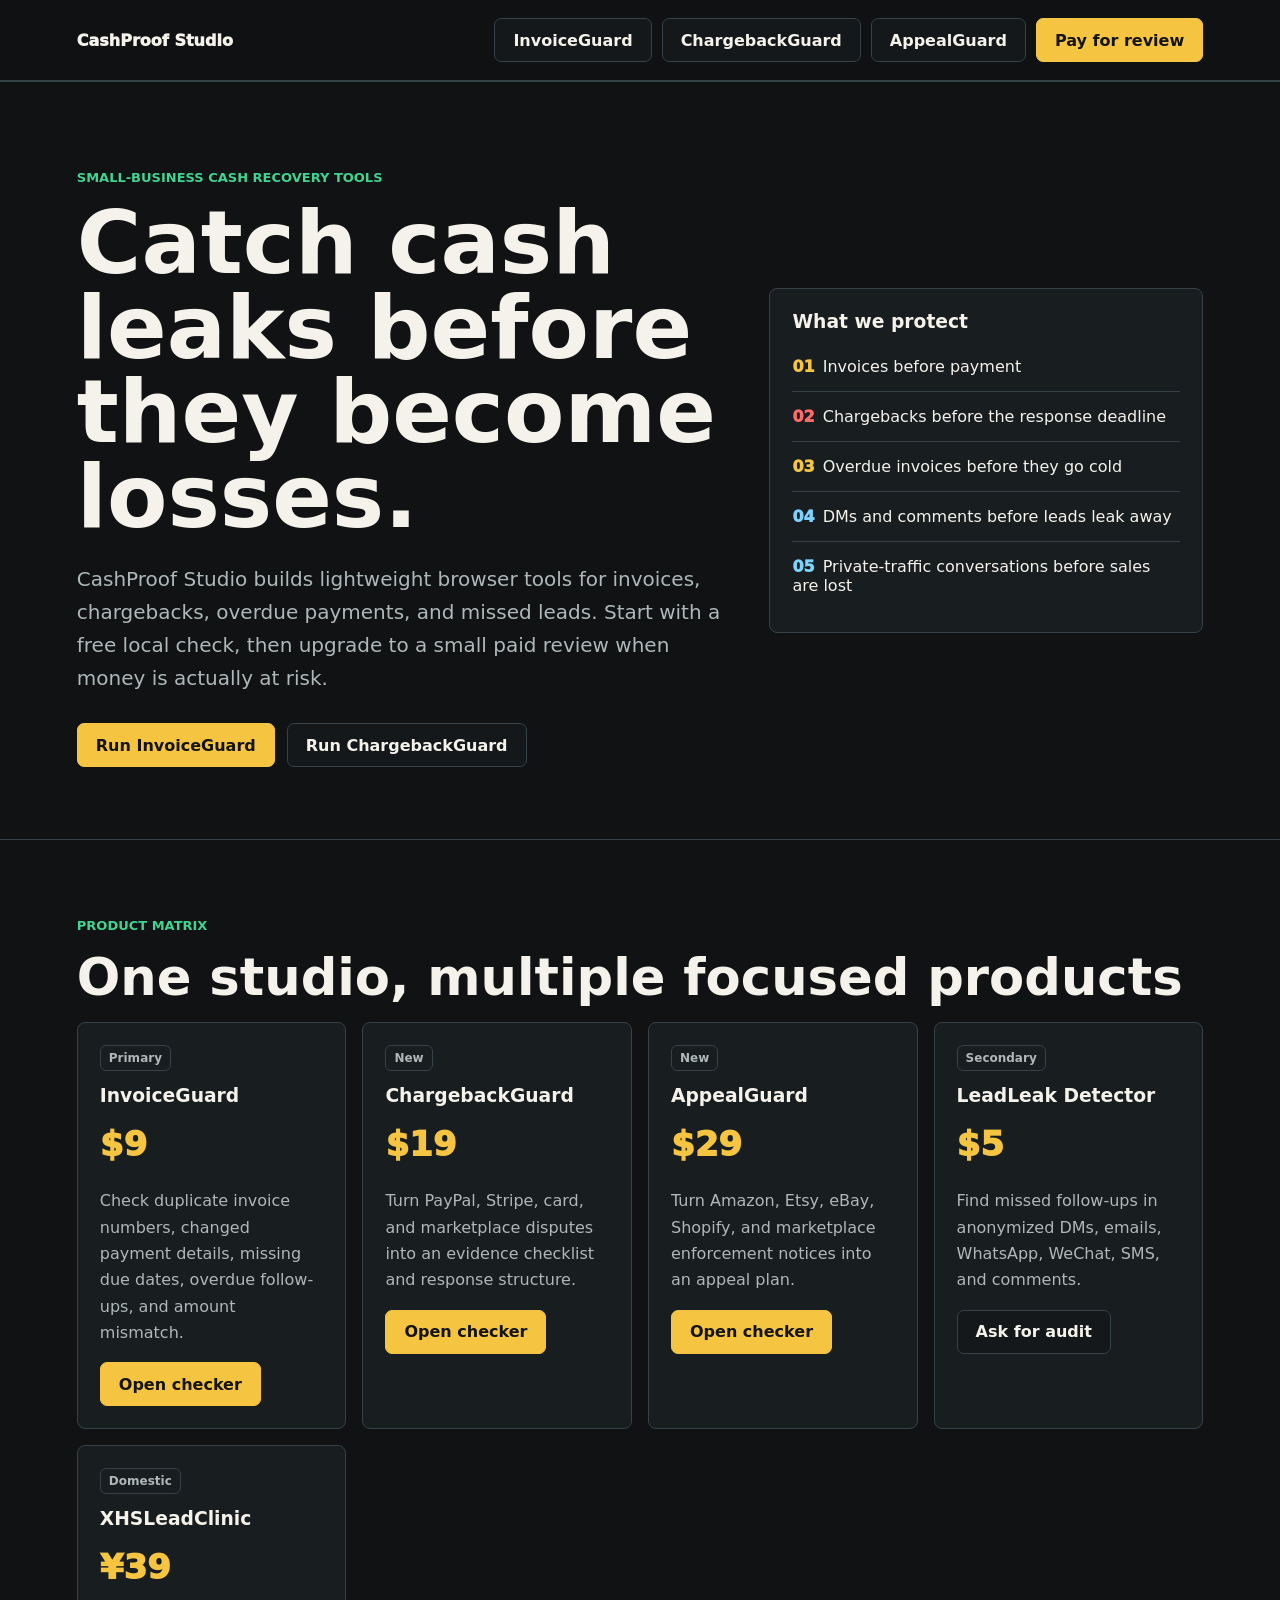
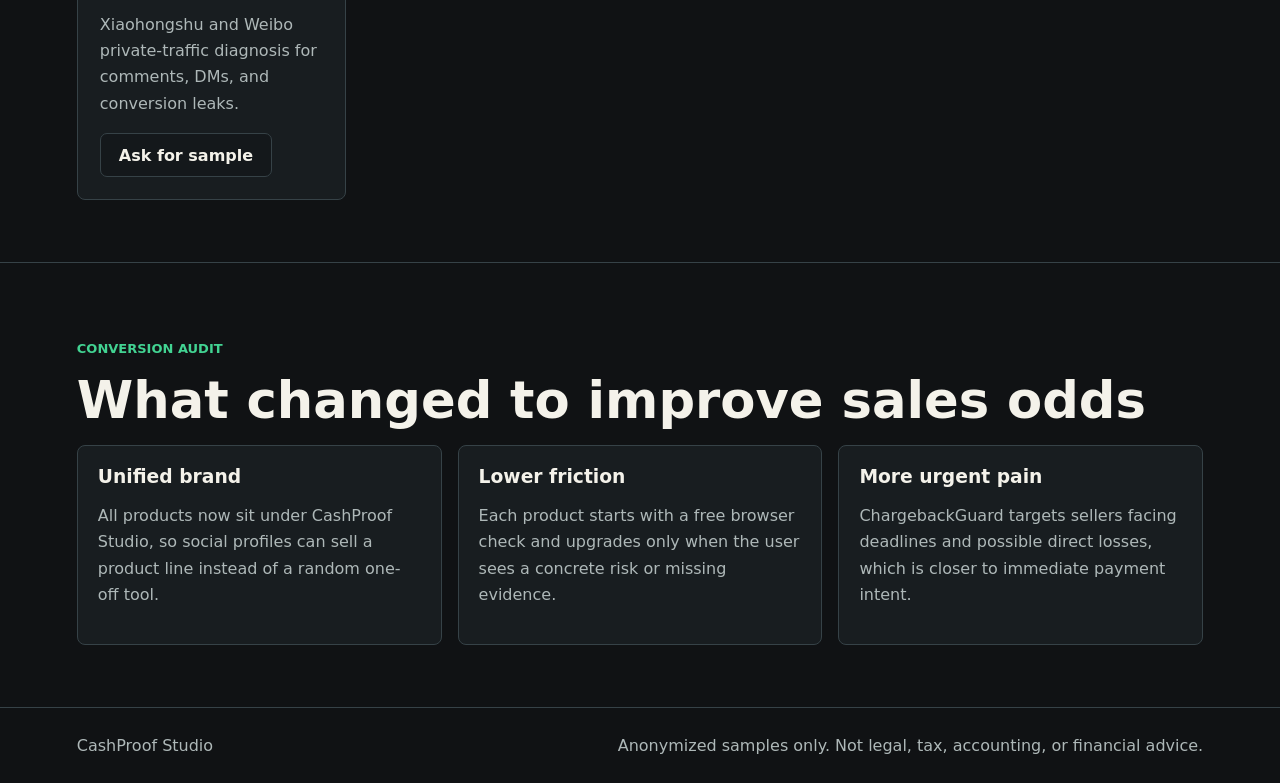
==== index.html @ 14ff3a92 "Add AppealGuard marketplace appeal tool" ====
<!doctype html>
<html lang="en">
<head>
  <meta charset="utf-8">
  <meta name="viewport" content="width=device-width, initial-scale=1">
  <title>CashProof Studio - small business cash recovery tools</title>
  <style>
    :root{--bg:#101214;--panel:#181d20;--line:#364247;--text:#f4f2ea;--muted:#aeb8b8;--accent:#f5c542;--green:#42d392;--blue:#7dd3fc;--danger:#ff6b6b}
    *{box-sizing:border-box}body{margin:0;background:var(--bg);color:var(--text);font-family:Inter,ui-sans-serif,system-ui,-apple-system,BlinkMacSystemFont,"Segoe UI",sans-serif}
    a{color:inherit}.top{display:flex;justify-content:space-between;gap:18px;align-items:center;padding:18px 6vw;border-bottom:1px solid var(--line);background:rgba(16,18,20,.92);position:sticky;top:0;z-index:3}.brand{font-weight:950}.top nav{display:flex;gap:10px;align-items:center}
    .hero{min-height:72vh;padding:72px 6vw;display:grid;grid-template-columns:minmax(0,1.08fr) minmax(300px,.72fr);gap:42px;align-items:center}
    .eyebrow{color:var(--green);font-size:13px;font-weight:900;text-transform:uppercase}h1{font-size:clamp(44px,7vw,88px);line-height:.96;margin:0 0 24px}h2{font-size:clamp(30px,4vw,52px);line-height:1.06;margin:0 0 18px}h3{margin:0 0 10px}
    p{color:var(--muted);line-height:1.65}.lead{font-size:20px;max-width:760px}.actions{display:flex;flex-wrap:wrap;gap:12px;margin-top:28px}.btn{display:inline-flex;min-height:44px;align-items:center;justify-content:center;padding:0 18px;border:1px solid var(--line);border-radius:7px;text-decoration:none;font-weight:850}.primary{background:var(--accent);border-color:var(--accent);color:#141414}.secondary{background:#14181b}
    .panel,.card{background:var(--panel);border:1px solid var(--line);border-radius:8px}.panel{padding:22px}.row{padding:15px 0;border-bottom:1px solid var(--line)}.row:last-child{border:0}.row span{font-weight:950;margin-right:8px}.row .hot{color:var(--danger)}.row .new{color:var(--blue)}.row .cash{color:var(--accent)}
    section{padding:62px 6vw;border-top:1px solid var(--line)}.grid{display:grid;grid-template-columns:repeat(4,minmax(0,1fr));gap:16px}.card{padding:22px}.price{color:var(--accent);font-size:34px;font-weight:950;margin:0 0 10px}.tag{display:inline-flex;margin-bottom:14px;padding:5px 8px;border:1px solid var(--line);border-radius:6px;color:var(--muted);font-size:12px;font-weight:800}
    .audit{display:grid;grid-template-columns:repeat(3,minmax(0,1fr));gap:16px}.audit div{background:var(--panel);border:1px solid var(--line);border-radius:8px;padding:20px}
    footer{display:flex;justify-content:space-between;gap:18px;padding:28px 6vw;color:var(--muted);border-top:1px solid var(--line)}@media(max-width:1000px){.hero,.grid,.audit{grid-template-columns:1fr}.top nav{display:none}}
  </style>
</head>
<body>
  <header class="top">
    <div class="brand">CashProof Studio</div>
    <nav>
      <a class="btn secondary" href="/invoiceguard/">InvoiceGuard</a>
      <a class="btn secondary" href="/chargebackguard/">ChargebackGuard</a>
      <a class="btn secondary" href="/appealguard/">AppealGuard</a>
      <a class="btn primary" href="https://ko-fi.com/leadleakdetector">Pay for review</a>
    </nav>
  </header>
  <main>
    <section class="hero">
      <div>
        <p class="eyebrow">Small-business cash recovery tools</p>
        <h1>Catch cash leaks before they become losses.</h1>
        <p class="lead">CashProof Studio builds lightweight browser tools for invoices, chargebacks, overdue payments, and missed leads. Start with a free local check, then upgrade to a small paid review when money is actually at risk.</p>
        <div class="actions">
          <a class="btn primary" href="/invoiceguard/">Run InvoiceGuard</a>
          <a class="btn secondary" href="/chargebackguard/">Run ChargebackGuard</a>
        </div>
      </div>
      <aside class="panel">
        <h3>What we protect</h3>
        <div class="row"><span class="cash">01</span>Invoices before payment</div>
        <div class="row"><span class="hot">02</span>Chargebacks before the response deadline</div>
        <div class="row"><span class="cash">03</span>Overdue invoices before they go cold</div>
        <div class="row"><span class="new">04</span>DMs and comments before leads leak away</div>
        <div class="row"><span class="new">05</span>Private-traffic conversations before sales are lost</div>
      </aside>
    </section>

    <section>
      <p class="eyebrow">Product matrix</p>
      <h2>One studio, multiple focused products</h2>
      <div class="grid">
        <article class="card">
          <span class="tag">Primary</span>
          <h3>InvoiceGuard</h3>
          <p class="price">$9</p>
          <p>Check duplicate invoice numbers, changed payment details, missing due dates, overdue follow-ups, and amount mismatch.</p>
          <a class="btn primary" href="/invoiceguard/">Open checker</a>
        </article>
        <article class="card">
          <span class="tag">New</span>
          <h3>ChargebackGuard</h3>
          <p class="price">$19</p>
          <p>Turn PayPal, Stripe, card, and marketplace disputes into an evidence checklist and response structure.</p>
          <a class="btn primary" href="/chargebackguard/">Open checker</a>
        </article>
        <article class="card">
          <span class="tag">New</span>
          <h3>AppealGuard</h3>
          <p class="price">$29</p>
          <p>Turn Amazon, Etsy, eBay, Shopify, and marketplace enforcement notices into an appeal plan.</p>
          <a class="btn primary" href="/appealguard/">Open checker</a>
        </article>
        <article class="card">
          <span class="tag">Secondary</span>
          <h3>LeadLeak Detector</h3>
          <p class="price">$5</p>
          <p>Find missed follow-ups in anonymized DMs, emails, WhatsApp, WeChat, SMS, and comments.</p>
          <a class="btn secondary" href="mailto:tomwillgood@gmail.com">Ask for audit</a>
        </article>
        <article class="card">
          <span class="tag">Domestic</span>
          <h3>XHSLeadClinic</h3>
          <p class="price">¥39</p>
          <p>Xiaohongshu and Weibo private-traffic diagnosis for comments, DMs, and conversion leaks.</p>
          <a class="btn secondary" href="mailto:tomwillgood@gmail.com">Ask for sample</a>
        </article>
      </div>
    </section>

    <section>
      <p class="eyebrow">Conversion audit</p>
      <h2>What changed to improve sales odds</h2>
      <div class="audit">
        <div>
          <h3>Unified brand</h3>
          <p>All products now sit under CashProof Studio, so social profiles can sell a product line instead of a random one-off tool.</p>
        </div>
        <div>
          <h3>Lower friction</h3>
          <p>Each product starts with a free browser check and upgrades only when the user sees a concrete risk or missing evidence.</p>
        </div>
        <div>
          <h3>More urgent pain</h3>
          <p>ChargebackGuard targets sellers facing deadlines and possible direct losses, which is closer to immediate payment intent.</p>
        </div>
      </div>
    </section>
  </main>
  <footer><span>CashProof Studio</span><span>Anonymized samples only. Not legal, tax, accounting, or financial advice.</span></footer>
</body>
</html>
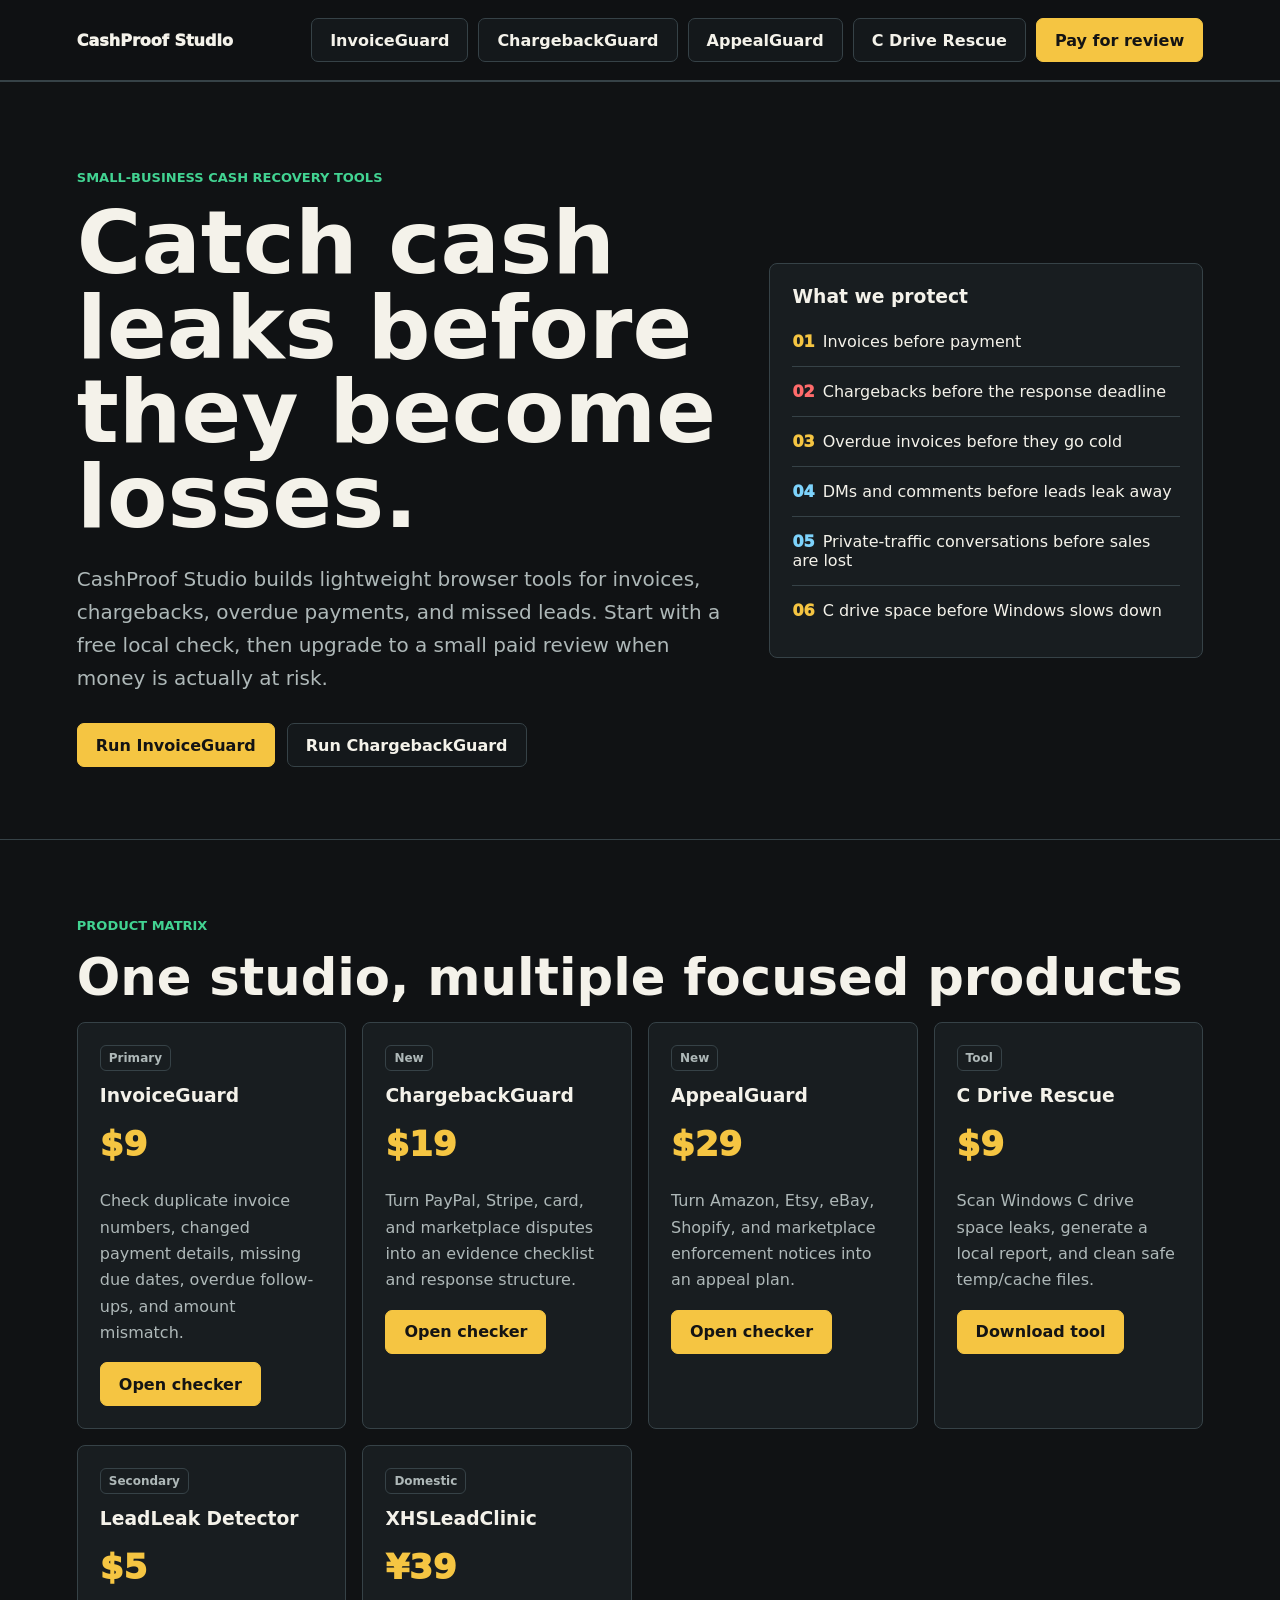
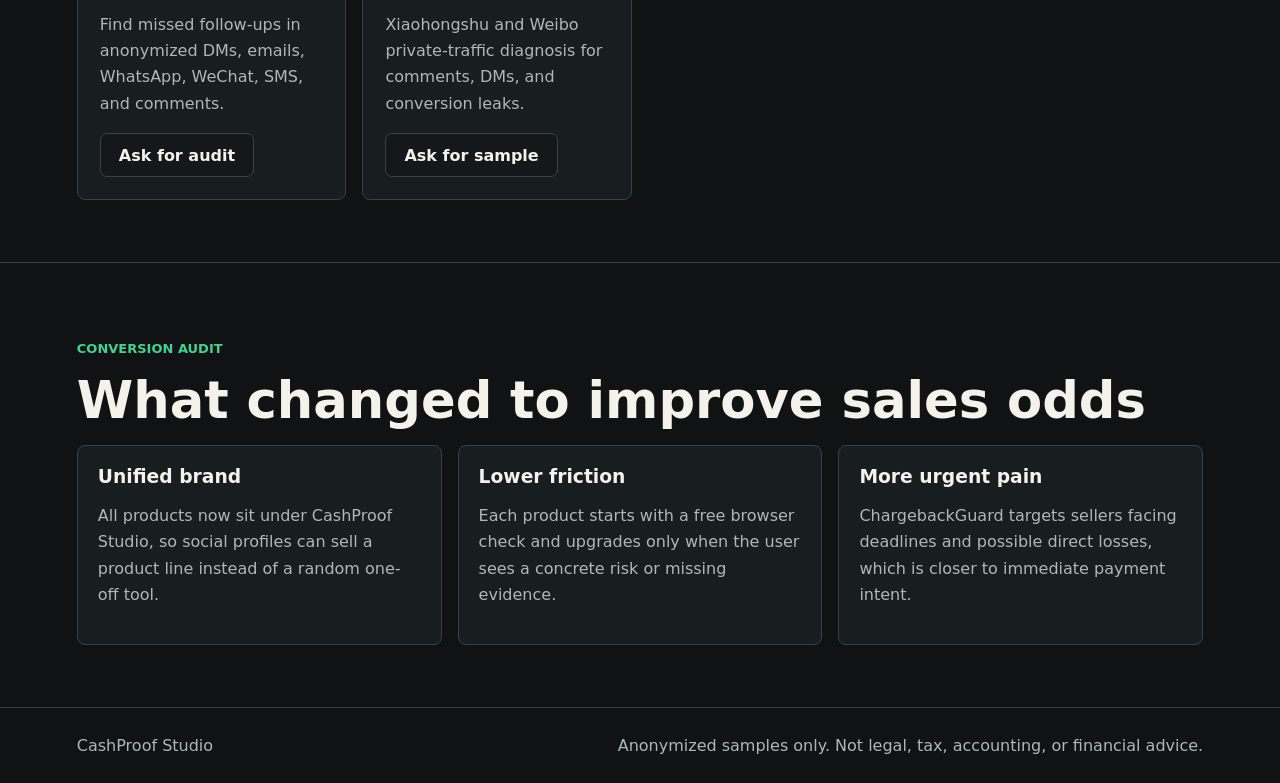
==== commit 16641677: "Add C Drive Rescue Windows cleanup tool" ====
--- a/index.html
+++ b/index.html
@@ -24,6 +24,7 @@
       <a class="btn secondary" href="/invoiceguard/">InvoiceGuard</a>
       <a class="btn secondary" href="/chargebackguard/">ChargebackGuard</a>
       <a class="btn secondary" href="/appealguard/">AppealGuard</a>
+      <a class="btn secondary" href="/cdrive-rescue/">C Drive Rescue</a>
       <a class="btn primary" href="https://ko-fi.com/leadleakdetector">Pay for review</a>
     </nav>
   </header>
@@ -45,6 +46,7 @@
         <div class="row"><span class="cash">03</span>Overdue invoices before they go cold</div>
         <div class="row"><span class="new">04</span>DMs and comments before leads leak away</div>
         <div class="row"><span class="new">05</span>Private-traffic conversations before sales are lost</div>
+        <div class="row"><span class="cash">06</span>C drive space before Windows slows down</div>
       </aside>
     </section>
 
@@ -72,6 +74,13 @@
           <p class="price">$29</p>
           <p>Turn Amazon, Etsy, eBay, Shopify, and marketplace enforcement notices into an appeal plan.</p>
           <a class="btn primary" href="/appealguard/">Open checker</a>
+        </article>
+        <article class="card">
+          <span class="tag">Tool</span>
+          <h3>C Drive Rescue</h3>
+          <p class="price">$9</p>
+          <p>Scan Windows C drive space leaks, generate a local report, and clean safe temp/cache files.</p>
+          <a class="btn primary" href="/cdrive-rescue/">Download tool</a>
         </article>
         <article class="card">
           <span class="tag">Secondary</span>
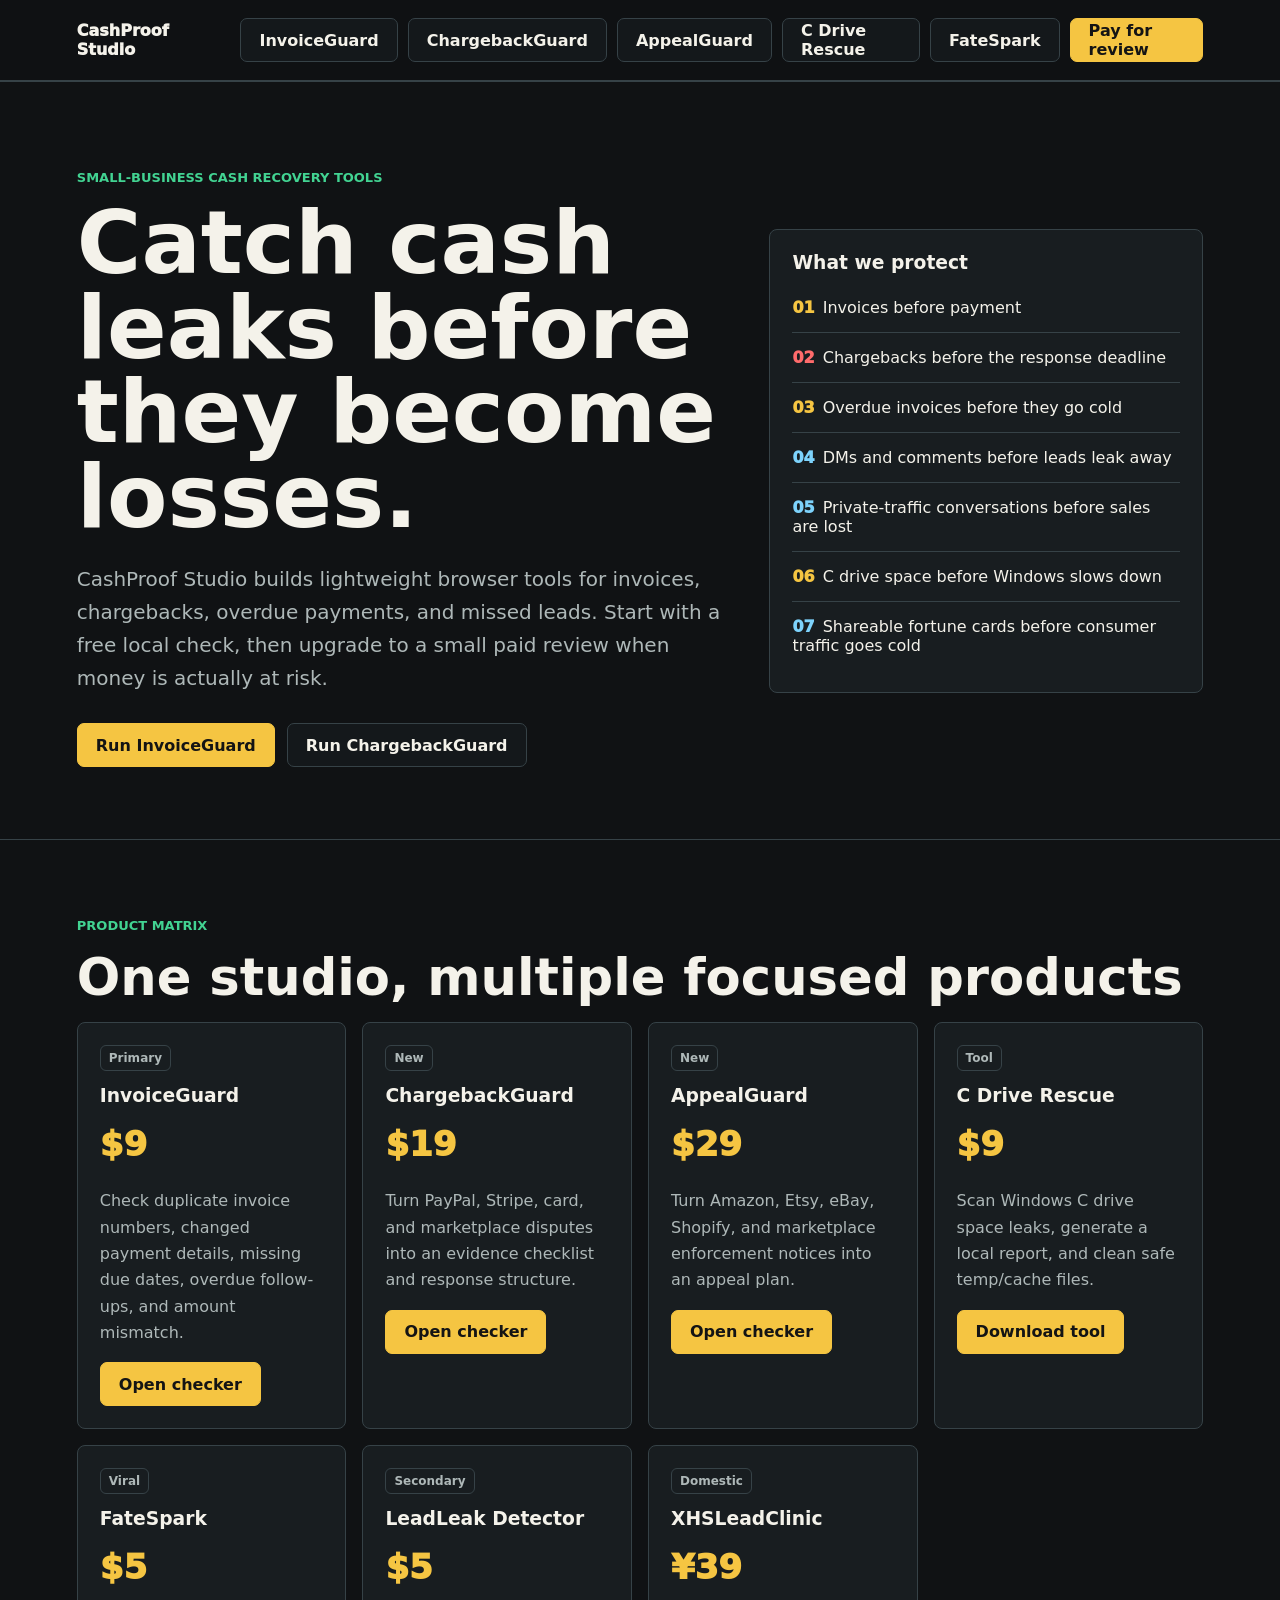
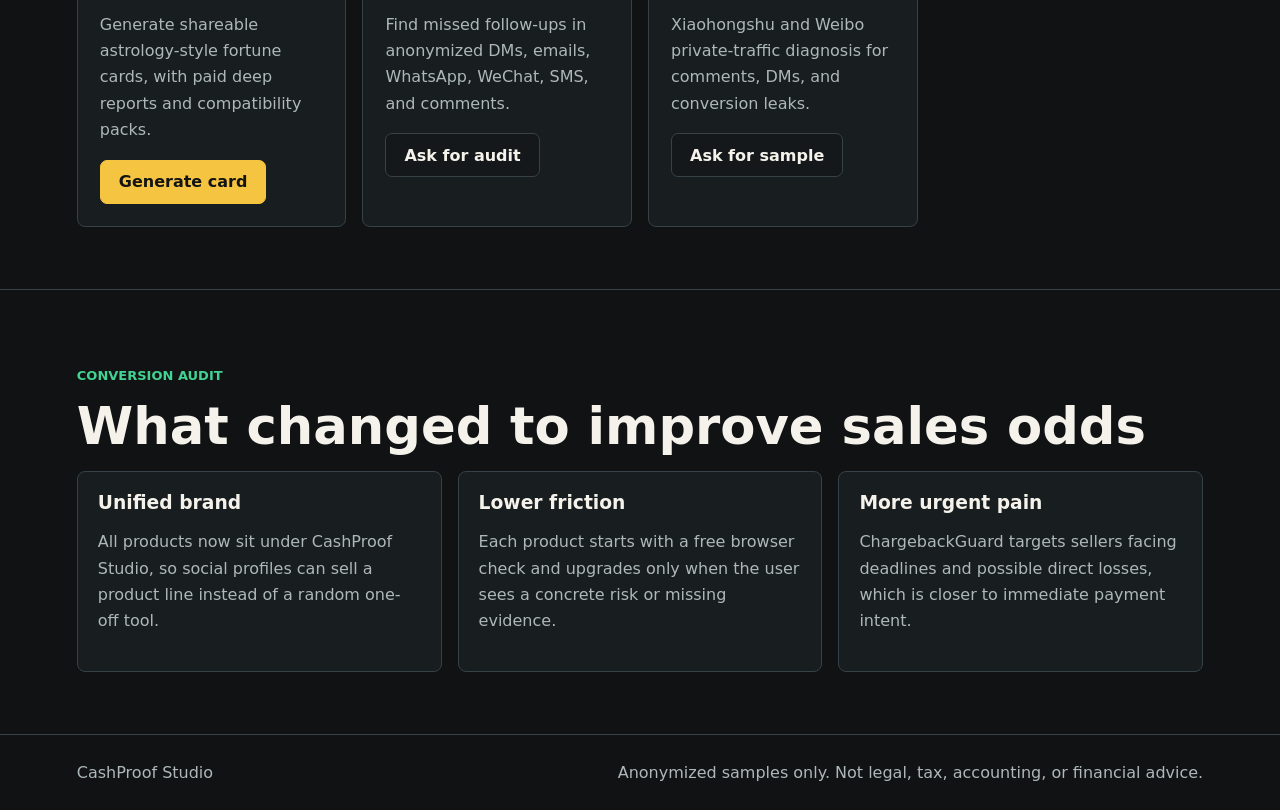
==== commit 68143095: "Add FateSpark viral fortune card tool" ====
--- a/index.html
+++ b/index.html
@@ -25,6 +25,7 @@
       <a class="btn secondary" href="/chargebackguard/">ChargebackGuard</a>
       <a class="btn secondary" href="/appealguard/">AppealGuard</a>
       <a class="btn secondary" href="/cdrive-rescue/">C Drive Rescue</a>
+      <a class="btn secondary" href="/fatespark/">FateSpark</a>
       <a class="btn primary" href="https://ko-fi.com/leadleakdetector">Pay for review</a>
     </nav>
   </header>
@@ -47,6 +48,7 @@
         <div class="row"><span class="new">04</span>DMs and comments before leads leak away</div>
         <div class="row"><span class="new">05</span>Private-traffic conversations before sales are lost</div>
         <div class="row"><span class="cash">06</span>C drive space before Windows slows down</div>
+        <div class="row"><span class="new">07</span>Shareable fortune cards before consumer traffic goes cold</div>
       </aside>
     </section>
 
@@ -81,6 +83,13 @@
           <p class="price">$9</p>
           <p>Scan Windows C drive space leaks, generate a local report, and clean safe temp/cache files.</p>
           <a class="btn primary" href="/cdrive-rescue/">Download tool</a>
+        </article>
+        <article class="card">
+          <span class="tag">Viral</span>
+          <h3>FateSpark</h3>
+          <p class="price">$5</p>
+          <p>Generate shareable astrology-style fortune cards, with paid deep reports and compatibility packs.</p>
+          <a class="btn primary" href="/fatespark/">Generate card</a>
         </article>
         <article class="card">
           <span class="tag">Secondary</span>
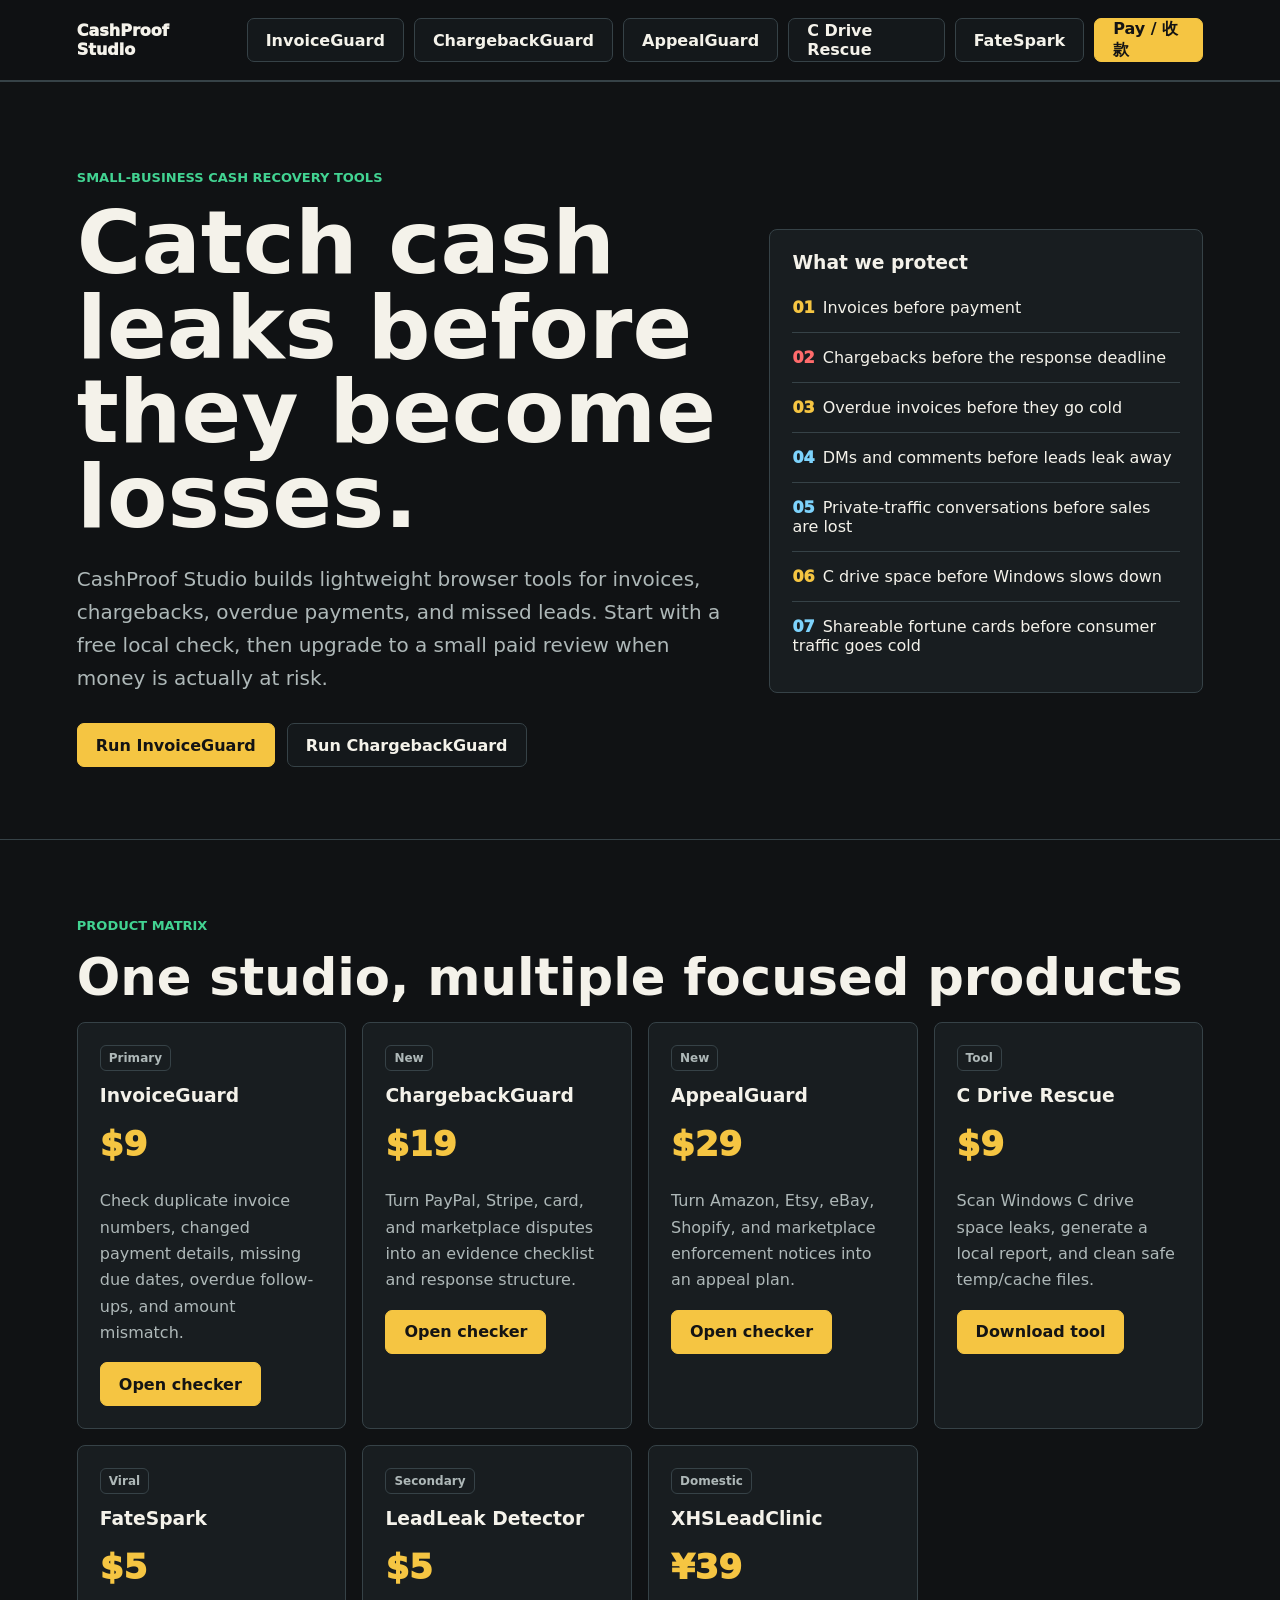
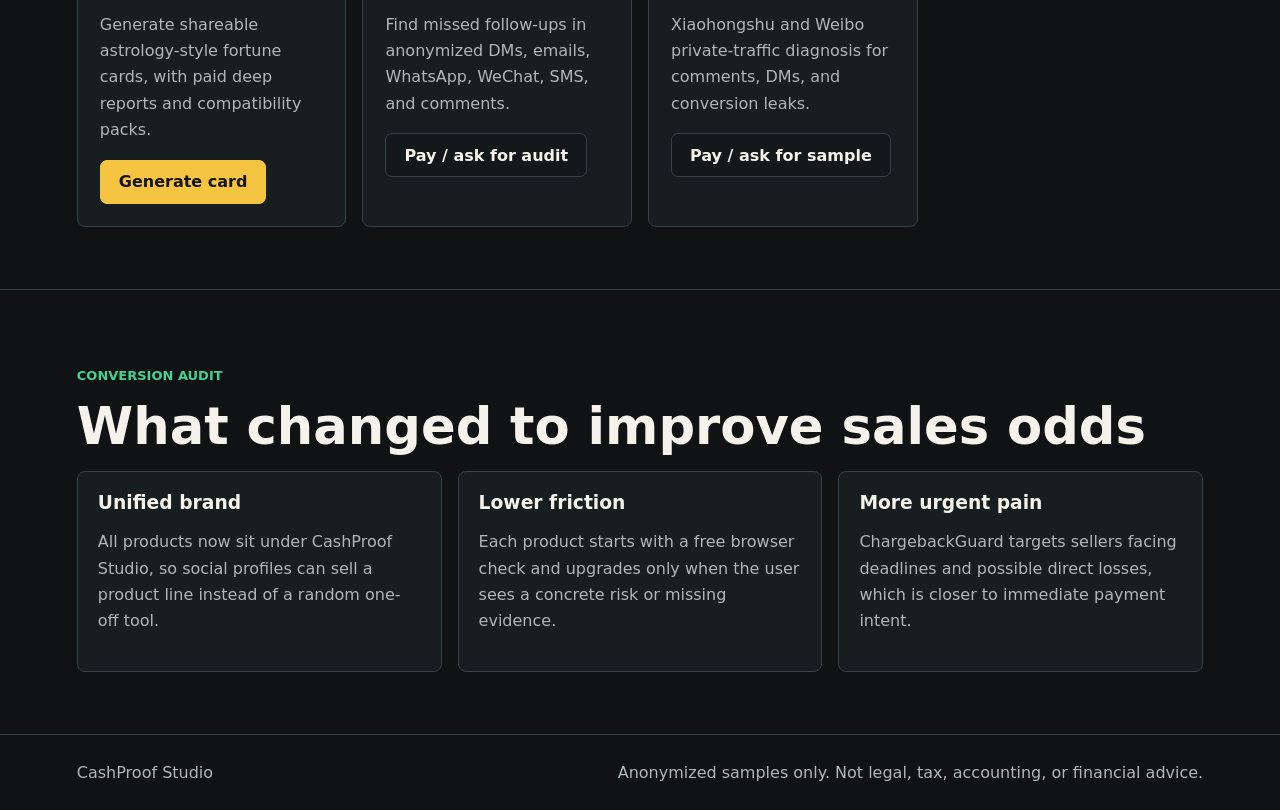
==== commit 3e33eaae: "Add unified payment hub" ====
--- a/index.html
+++ b/index.html
@@ -26,7 +26,7 @@
       <a class="btn secondary" href="/appealguard/">AppealGuard</a>
       <a class="btn secondary" href="/cdrive-rescue/">C Drive Rescue</a>
       <a class="btn secondary" href="/fatespark/">FateSpark</a>
-      <a class="btn primary" href="https://ko-fi.com/leadleakdetector">Pay for review</a>
+      <a class="btn primary" href="/pay/">Pay / 收款</a>
     </nav>
   </header>
   <main>
@@ -96,14 +96,14 @@
           <h3>LeadLeak Detector</h3>
           <p class="price">$5</p>
           <p>Find missed follow-ups in anonymized DMs, emails, WhatsApp, WeChat, SMS, and comments.</p>
-          <a class="btn secondary" href="mailto:tomwillgood@gmail.com">Ask for audit</a>
+          <a class="btn secondary" href="/pay/">Pay / ask for audit</a>
         </article>
         <article class="card">
           <span class="tag">Domestic</span>
           <h3>XHSLeadClinic</h3>
           <p class="price">¥39</p>
           <p>Xiaohongshu and Weibo private-traffic diagnosis for comments, DMs, and conversion leaks.</p>
-          <a class="btn secondary" href="mailto:tomwillgood@gmail.com">Ask for sample</a>
+          <a class="btn secondary" href="/pay/">Pay / ask for sample</a>
         </article>
       </div>
     </section>
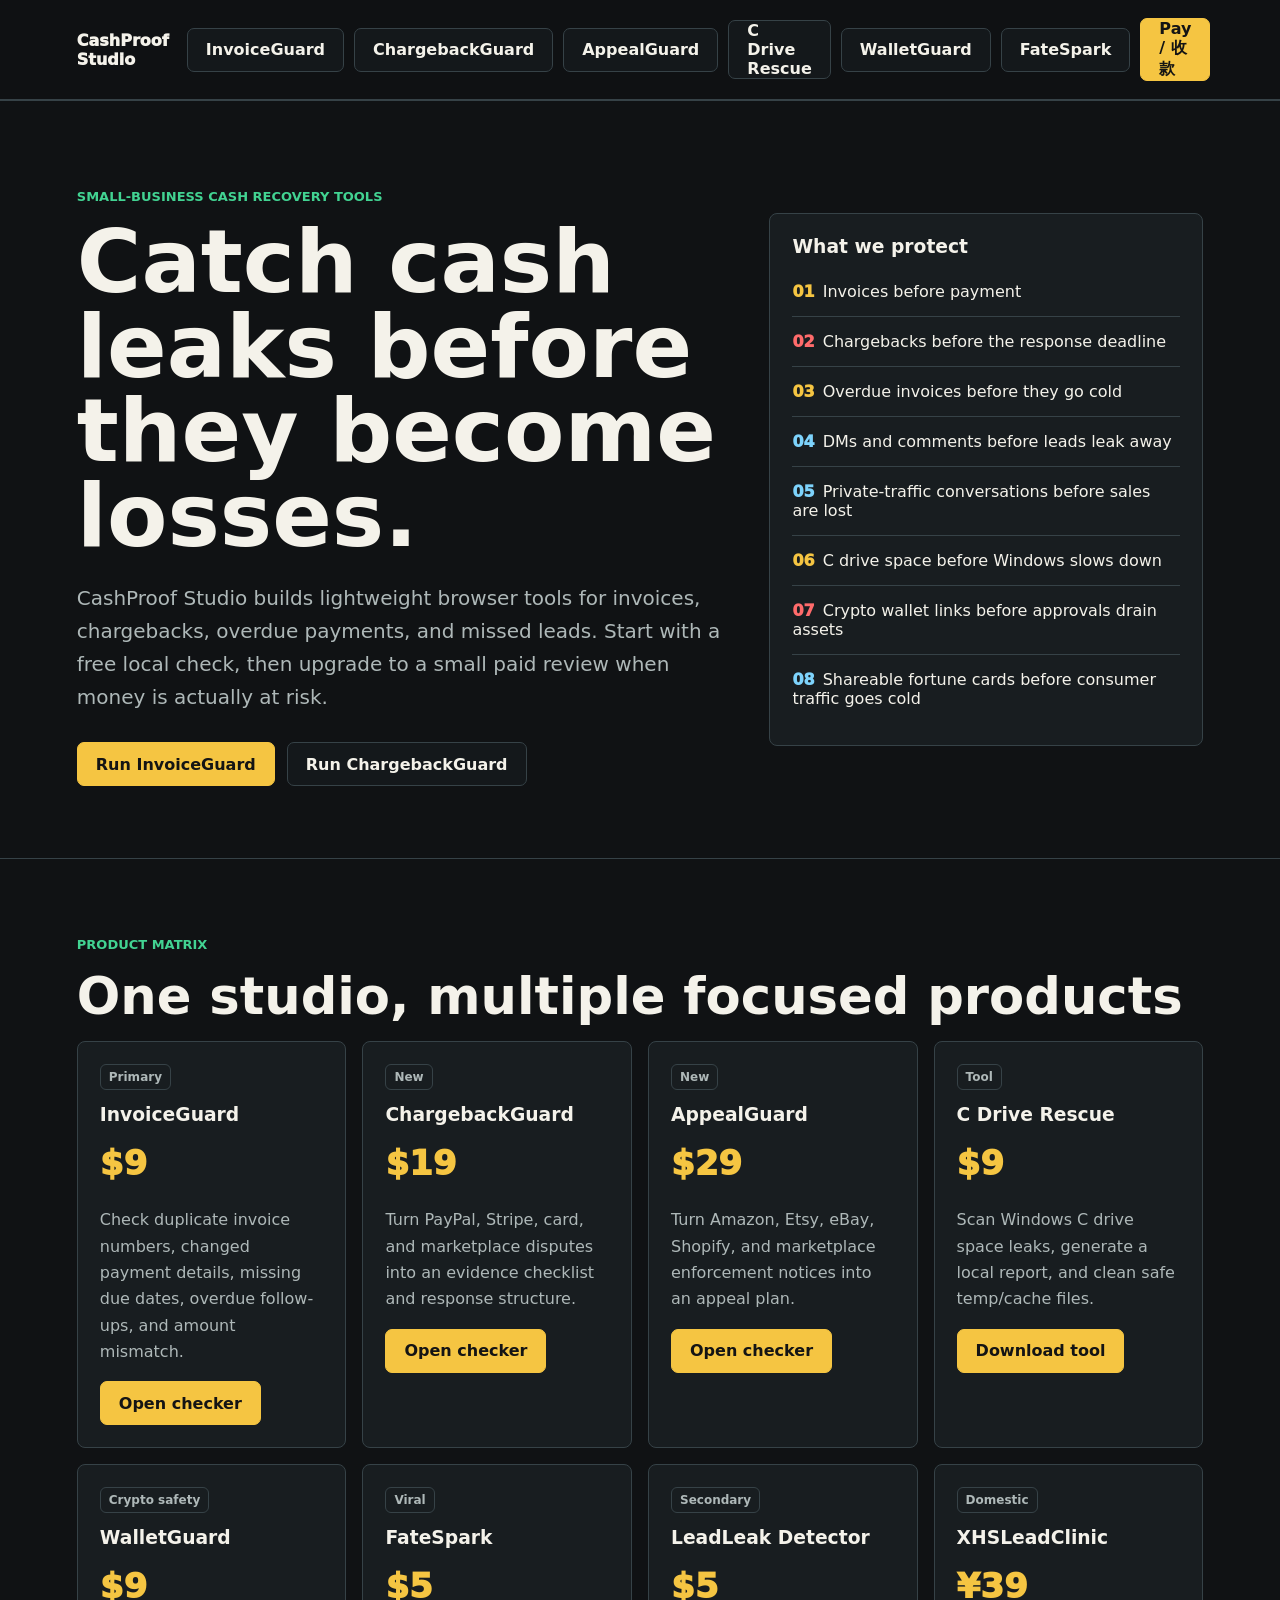
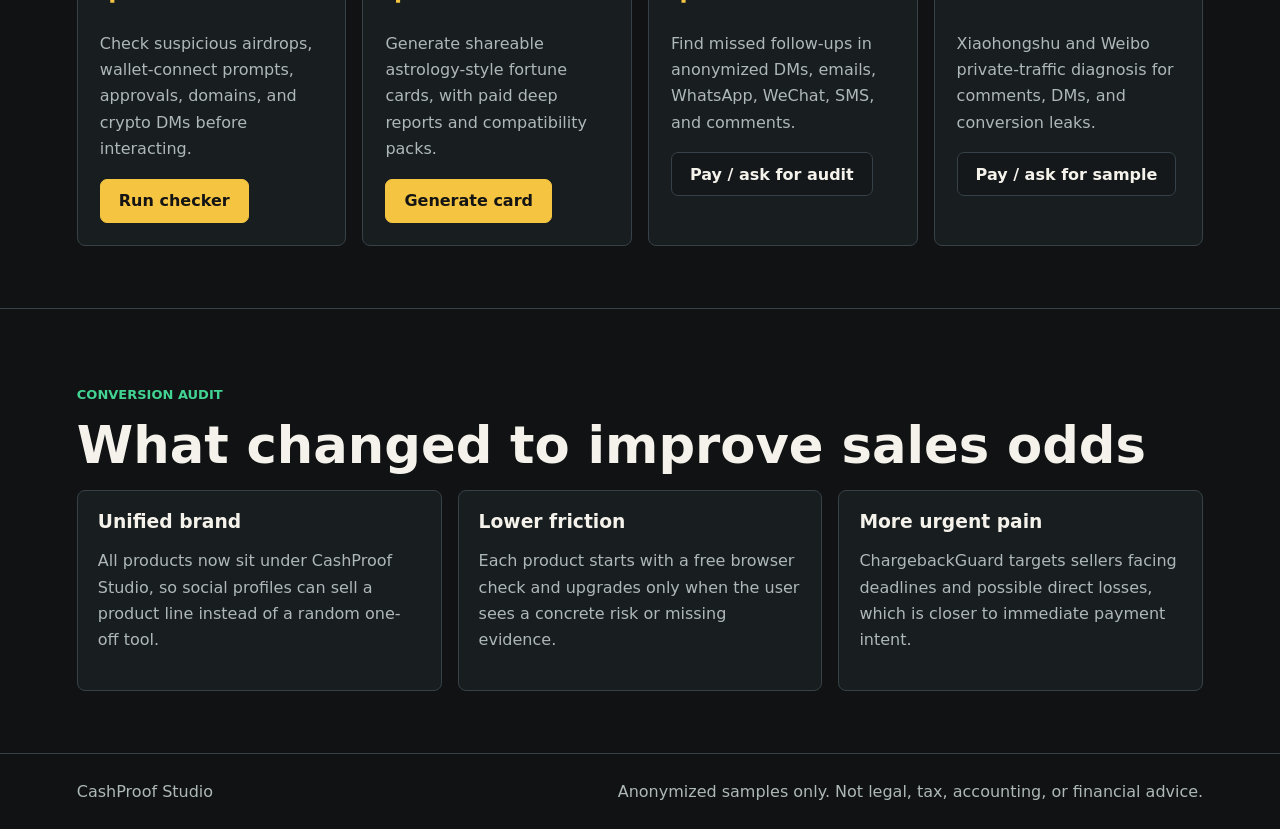
==== commit c673eae0: "Add WalletGuard crypto safety checker" ====
--- a/index.html
+++ b/index.html
@@ -25,6 +25,7 @@
       <a class="btn secondary" href="/chargebackguard/">ChargebackGuard</a>
       <a class="btn secondary" href="/appealguard/">AppealGuard</a>
       <a class="btn secondary" href="/cdrive-rescue/">C Drive Rescue</a>
+      <a class="btn secondary" href="/walletguard/">WalletGuard</a>
       <a class="btn secondary" href="/fatespark/">FateSpark</a>
       <a class="btn primary" href="/pay/">Pay / 收款</a>
     </nav>
@@ -48,7 +49,8 @@
         <div class="row"><span class="new">04</span>DMs and comments before leads leak away</div>
         <div class="row"><span class="new">05</span>Private-traffic conversations before sales are lost</div>
         <div class="row"><span class="cash">06</span>C drive space before Windows slows down</div>
-        <div class="row"><span class="new">07</span>Shareable fortune cards before consumer traffic goes cold</div>
+        <div class="row"><span class="hot">07</span>Crypto wallet links before approvals drain assets</div>
+        <div class="row"><span class="new">08</span>Shareable fortune cards before consumer traffic goes cold</div>
       </aside>
     </section>
 
@@ -83,6 +85,13 @@
           <p class="price">$9</p>
           <p>Scan Windows C drive space leaks, generate a local report, and clean safe temp/cache files.</p>
           <a class="btn primary" href="/cdrive-rescue/">Download tool</a>
+        </article>
+        <article class="card">
+          <span class="tag">Crypto safety</span>
+          <h3>WalletGuard</h3>
+          <p class="price">$9</p>
+          <p>Check suspicious airdrops, wallet-connect prompts, approvals, domains, and crypto DMs before interacting.</p>
+          <a class="btn primary" href="/walletguard/">Run checker</a>
         </article>
         <article class="card">
           <span class="tag">Viral</span>
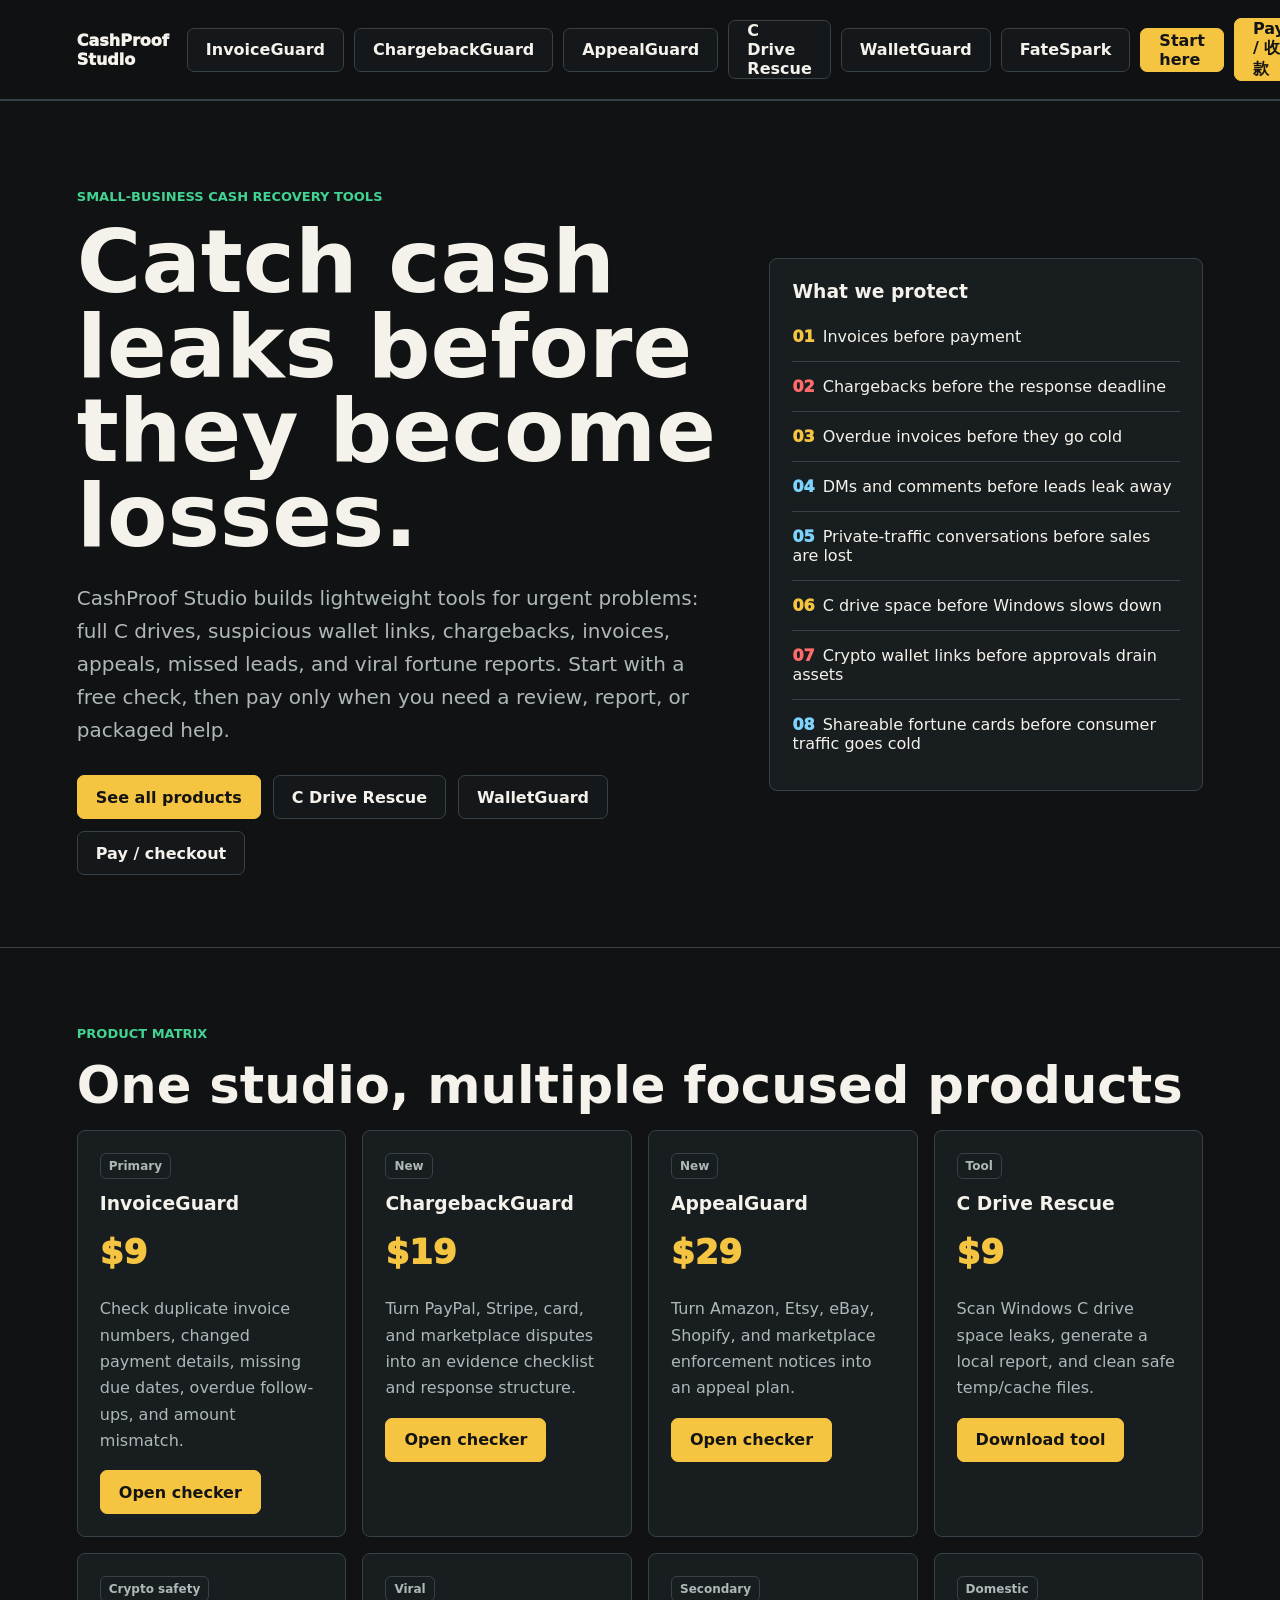
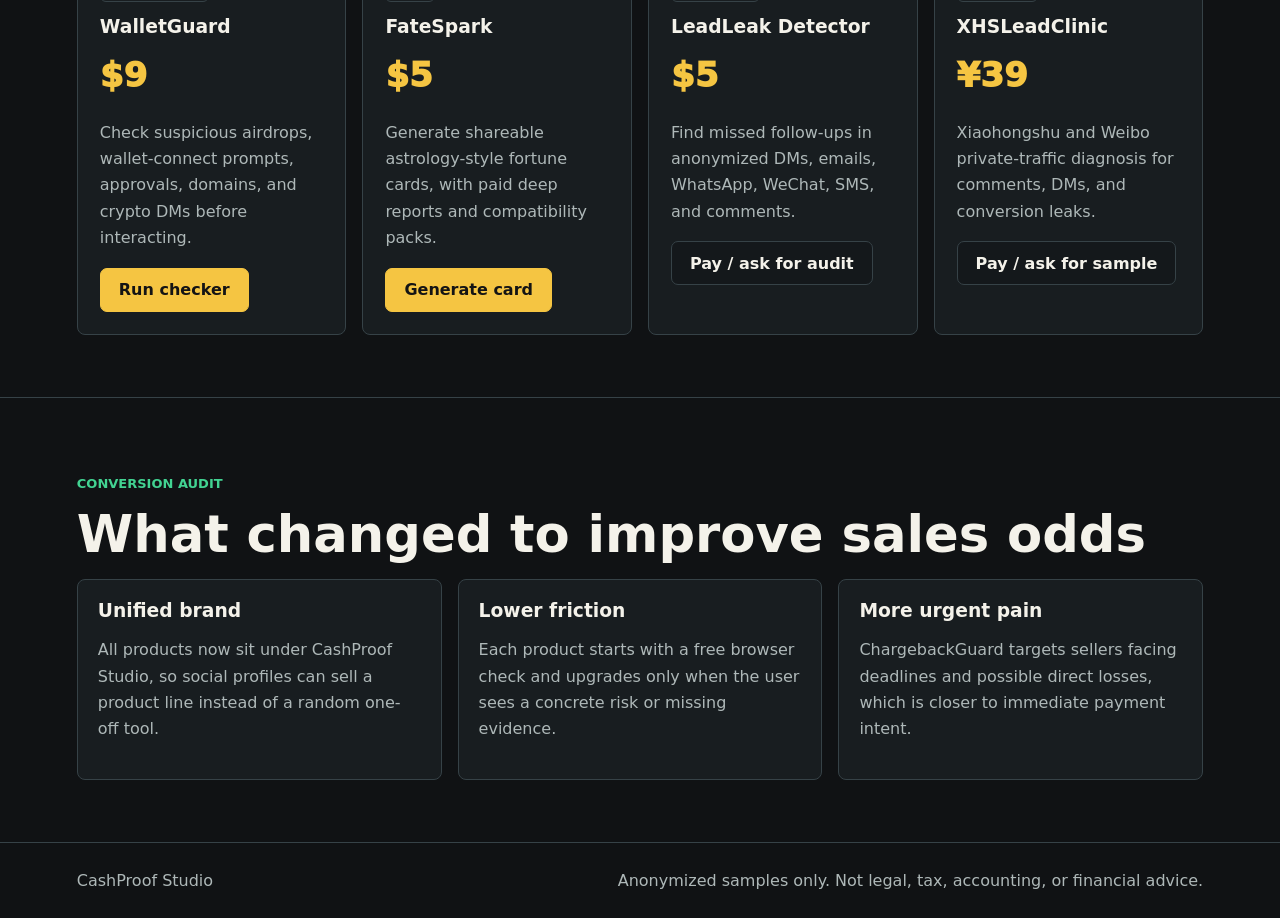
==== commit 6a2a371e: "Add clear product start page" ====
--- a/index.html
+++ b/index.html
@@ -27,6 +27,7 @@
       <a class="btn secondary" href="/cdrive-rescue/">C Drive Rescue</a>
       <a class="btn secondary" href="/walletguard/">WalletGuard</a>
       <a class="btn secondary" href="/fatespark/">FateSpark</a>
+      <a class="btn primary" href="/start/">Start here</a>
       <a class="btn primary" href="/pay/">Pay / 收款</a>
     </nav>
   </header>
@@ -35,10 +36,12 @@
       <div>
         <p class="eyebrow">Small-business cash recovery tools</p>
         <h1>Catch cash leaks before they become losses.</h1>
-        <p class="lead">CashProof Studio builds lightweight browser tools for invoices, chargebacks, overdue payments, and missed leads. Start with a free local check, then upgrade to a small paid review when money is actually at risk.</p>
+        <p class="lead">CashProof Studio builds lightweight tools for urgent problems: full C drives, suspicious wallet links, chargebacks, invoices, appeals, missed leads, and viral fortune reports. Start with a free check, then pay only when you need a review, report, or packaged help.</p>
         <div class="actions">
-          <a class="btn primary" href="/invoiceguard/">Run InvoiceGuard</a>
-          <a class="btn secondary" href="/chargebackguard/">Run ChargebackGuard</a>
+          <a class="btn primary" href="/start/">See all products</a>
+          <a class="btn secondary" href="/cdrive-rescue/">C Drive Rescue</a>
+          <a class="btn secondary" href="/walletguard/">WalletGuard</a>
+          <a class="btn secondary" href="/pay/">Pay / checkout</a>
         </div>
       </div>
       <aside class="panel">
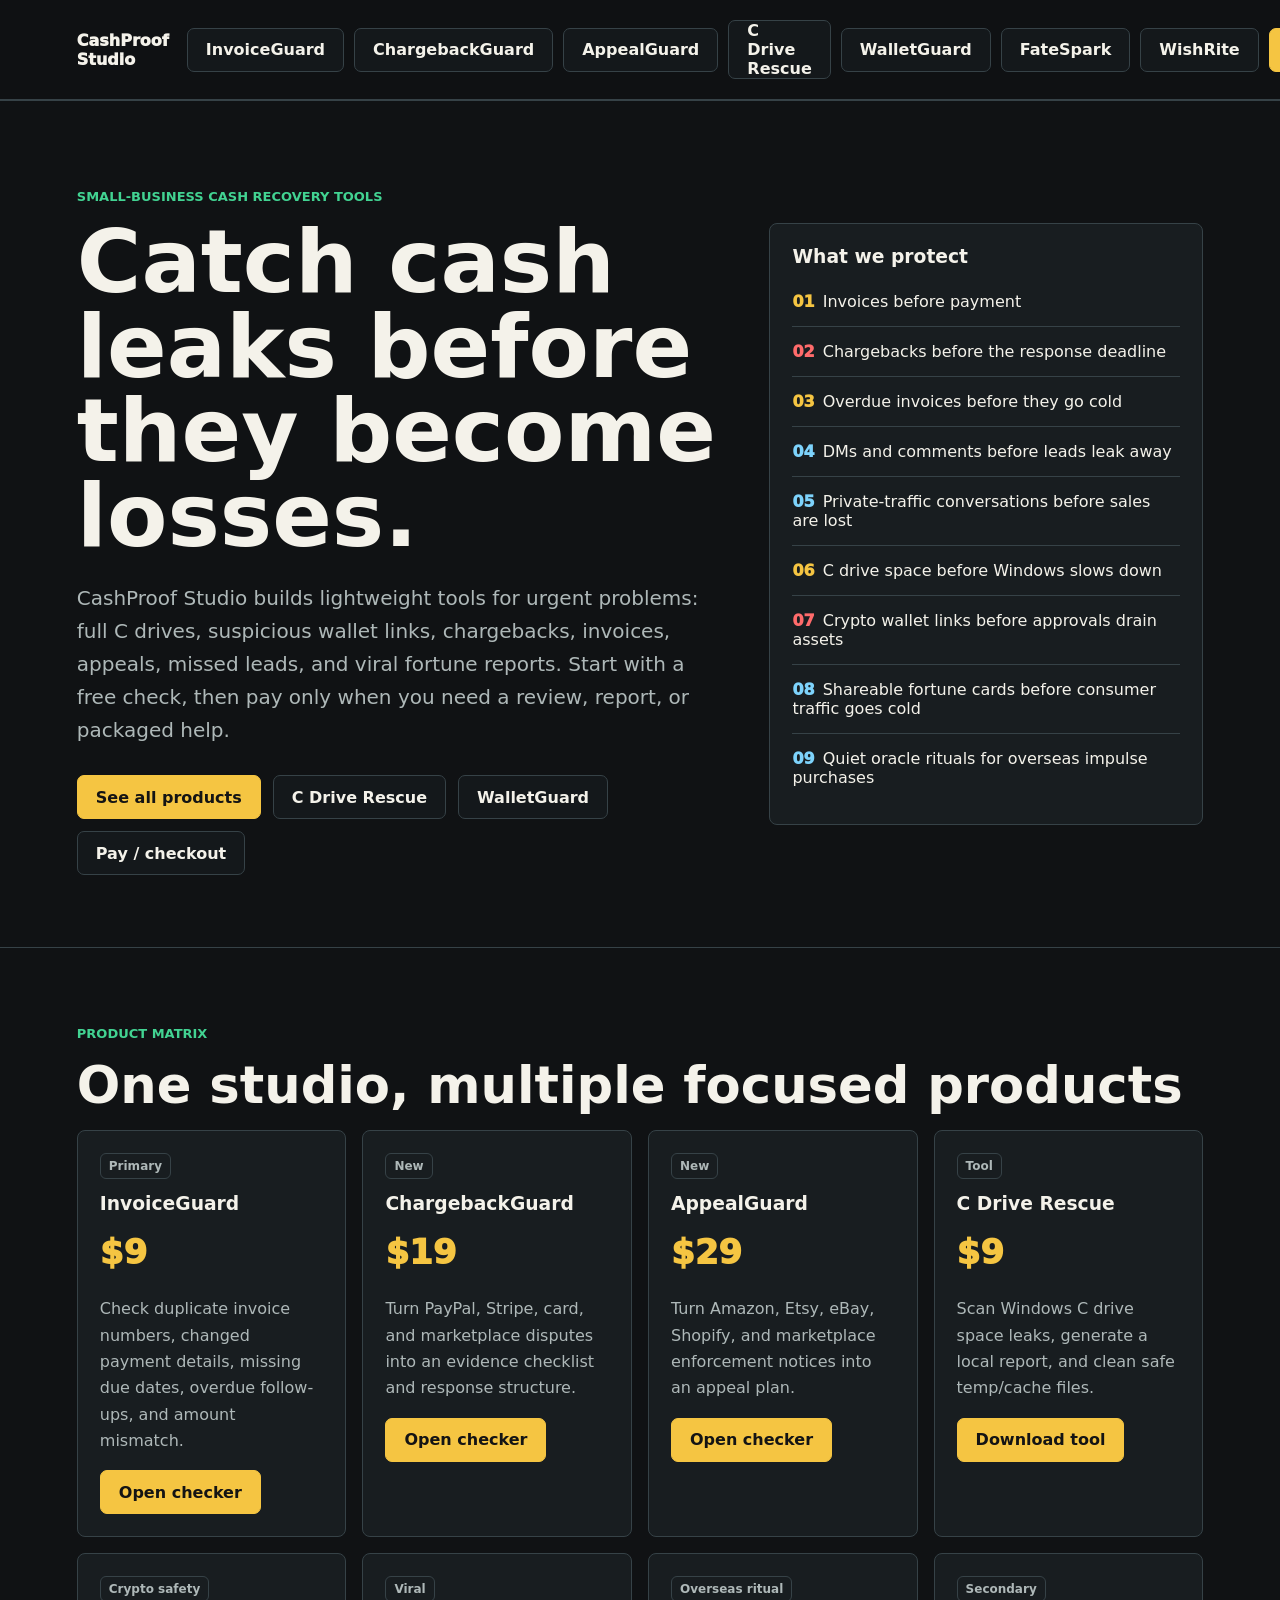
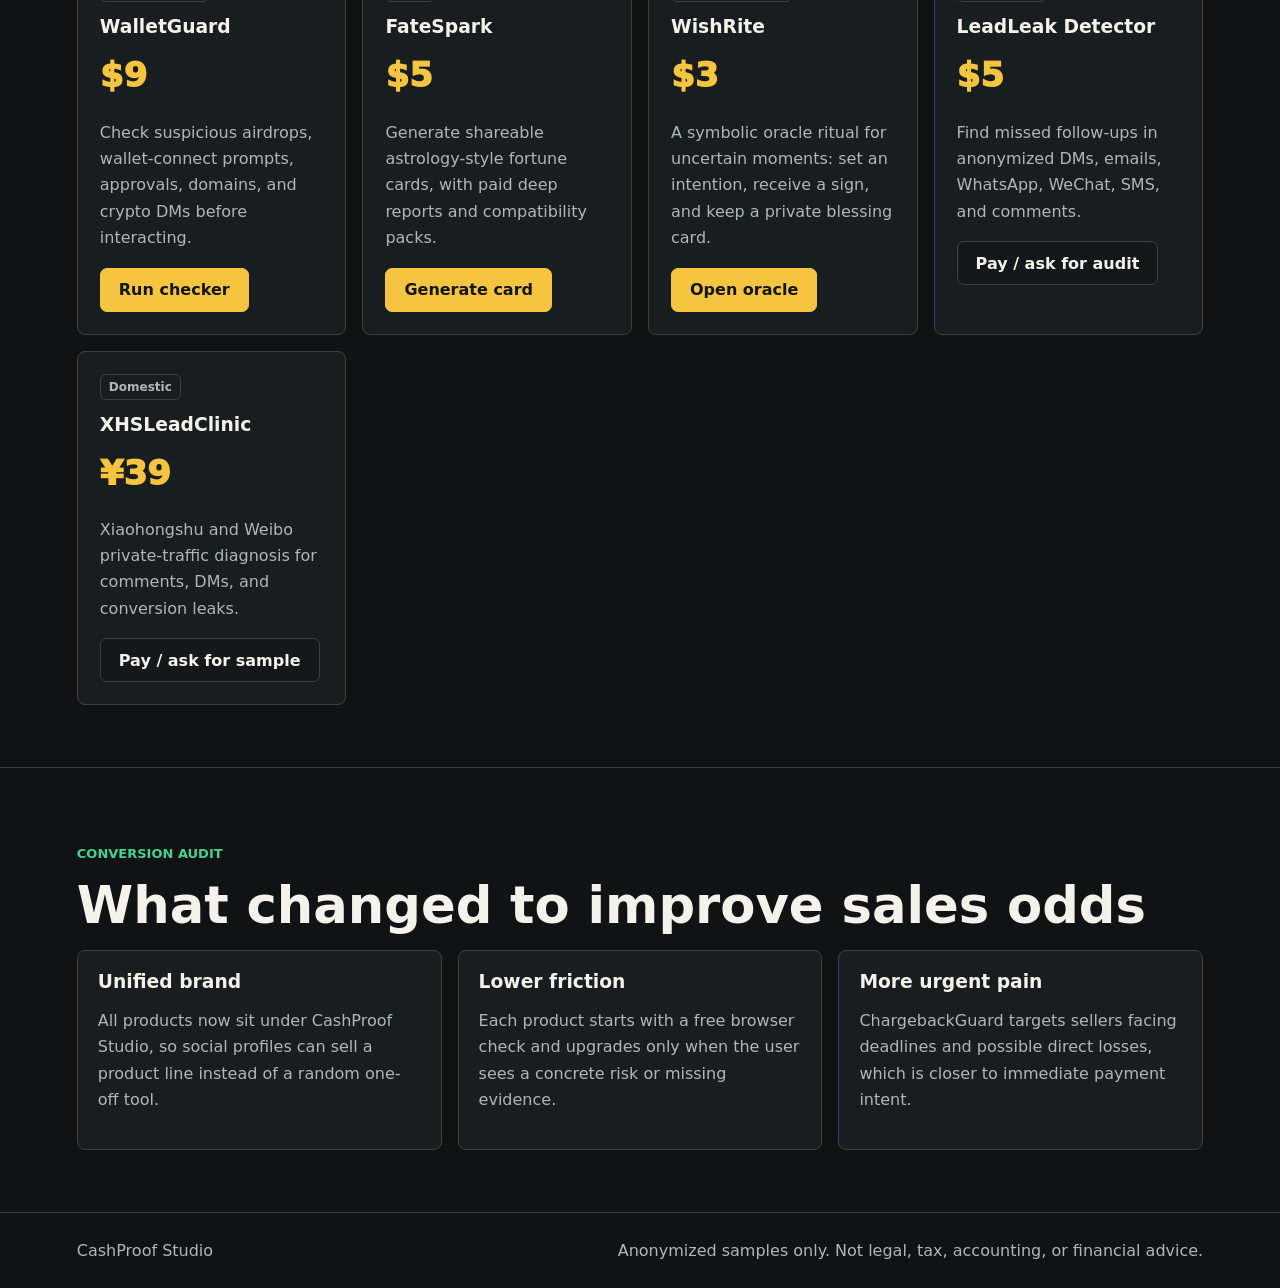
==== commit 2dfa1da0: "Add WishRite oracle ritual product" ====
--- a/index.html
+++ b/index.html
@@ -27,6 +27,7 @@
       <a class="btn secondary" href="/cdrive-rescue/">C Drive Rescue</a>
       <a class="btn secondary" href="/walletguard/">WalletGuard</a>
       <a class="btn secondary" href="/fatespark/">FateSpark</a>
+      <a class="btn secondary" href="/wishrite/">WishRite</a>
       <a class="btn primary" href="/start/">Start here</a>
       <a class="btn primary" href="/pay/">Pay / 收款</a>
     </nav>
@@ -54,6 +55,7 @@
         <div class="row"><span class="cash">06</span>C drive space before Windows slows down</div>
         <div class="row"><span class="hot">07</span>Crypto wallet links before approvals drain assets</div>
         <div class="row"><span class="new">08</span>Shareable fortune cards before consumer traffic goes cold</div>
+        <div class="row"><span class="new">09</span>Quiet oracle rituals for overseas impulse purchases</div>
       </aside>
     </section>
 
@@ -104,6 +106,13 @@
           <a class="btn primary" href="/fatespark/">Generate card</a>
         </article>
         <article class="card">
+          <span class="tag">Overseas ritual</span>
+          <h3>WishRite</h3>
+          <p class="price">$3</p>
+          <p>A symbolic oracle ritual for uncertain moments: set an intention, receive a sign, and keep a private blessing card.</p>
+          <a class="btn primary" href="/wishrite/">Open oracle</a>
+        </article>
+        <article class="card">
           <span class="tag">Secondary</span>
           <h3>LeadLeak Detector</h3>
           <p class="price">$5</p>
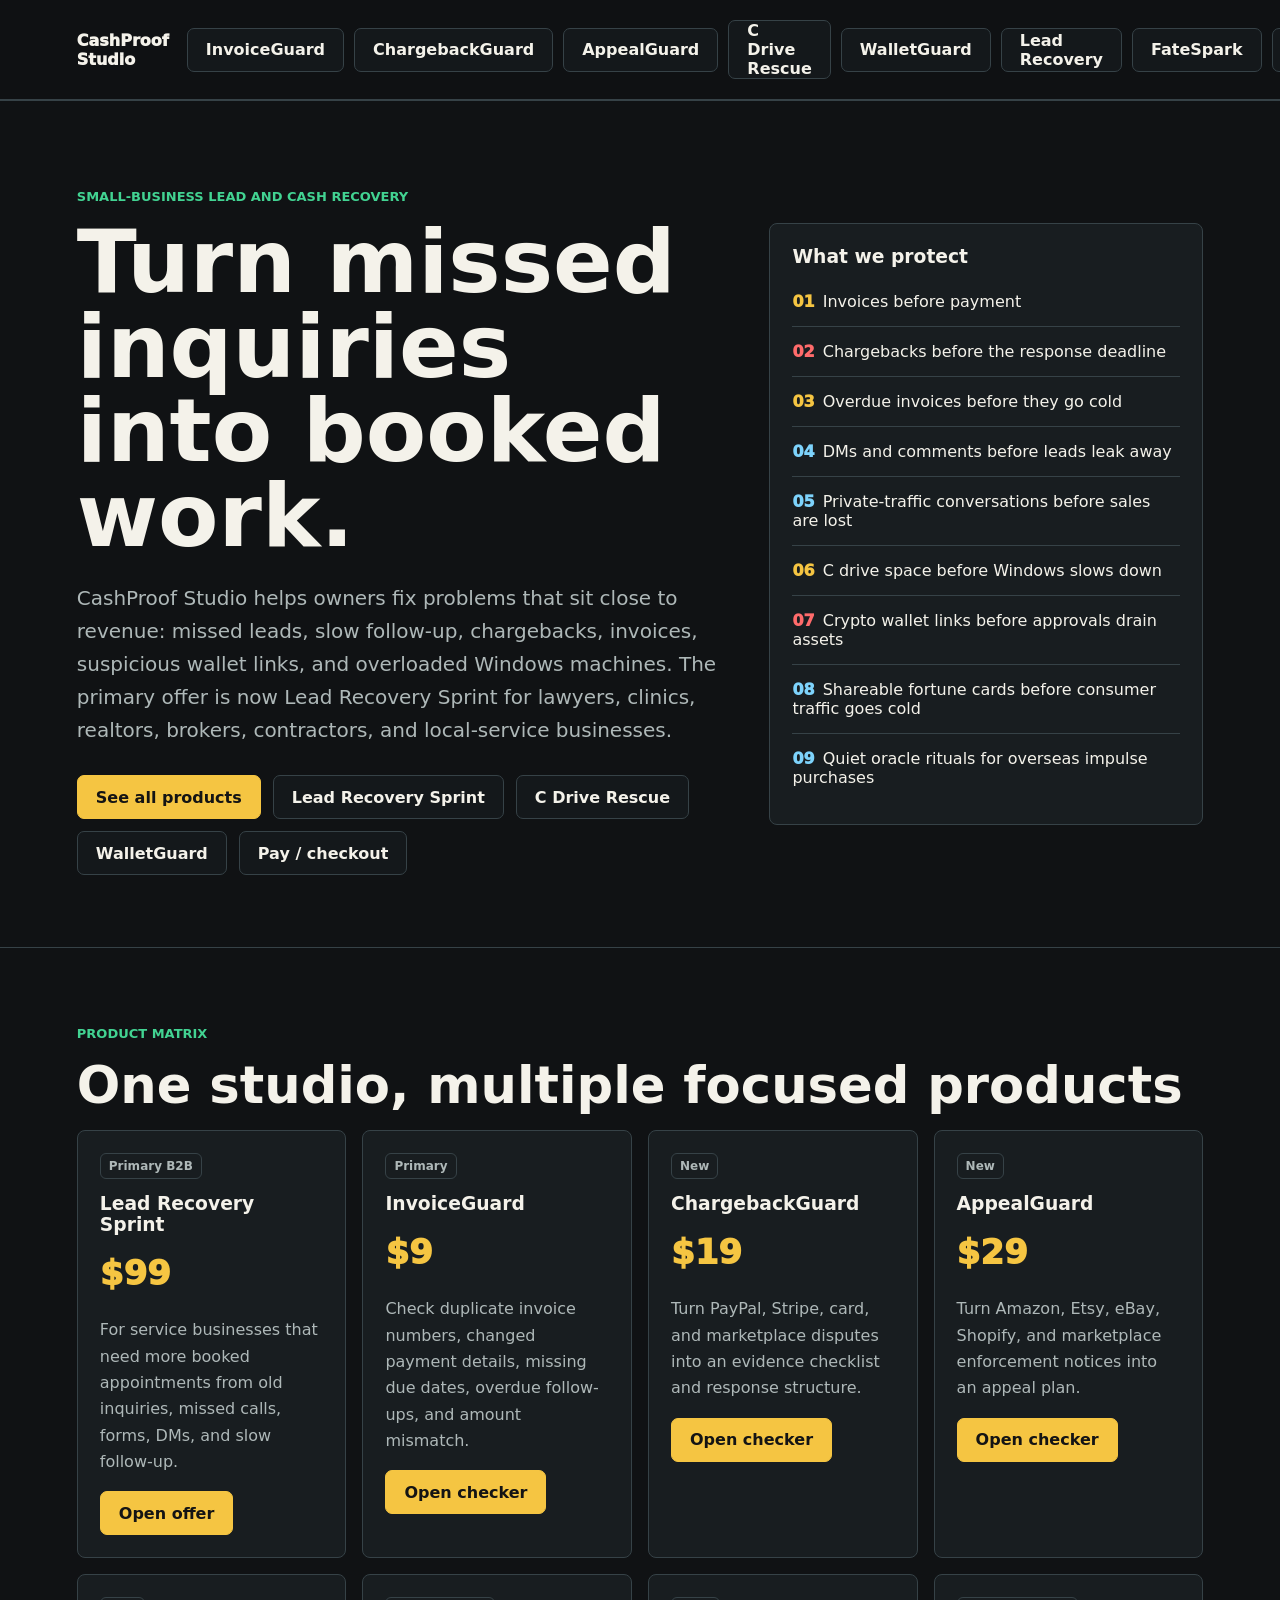
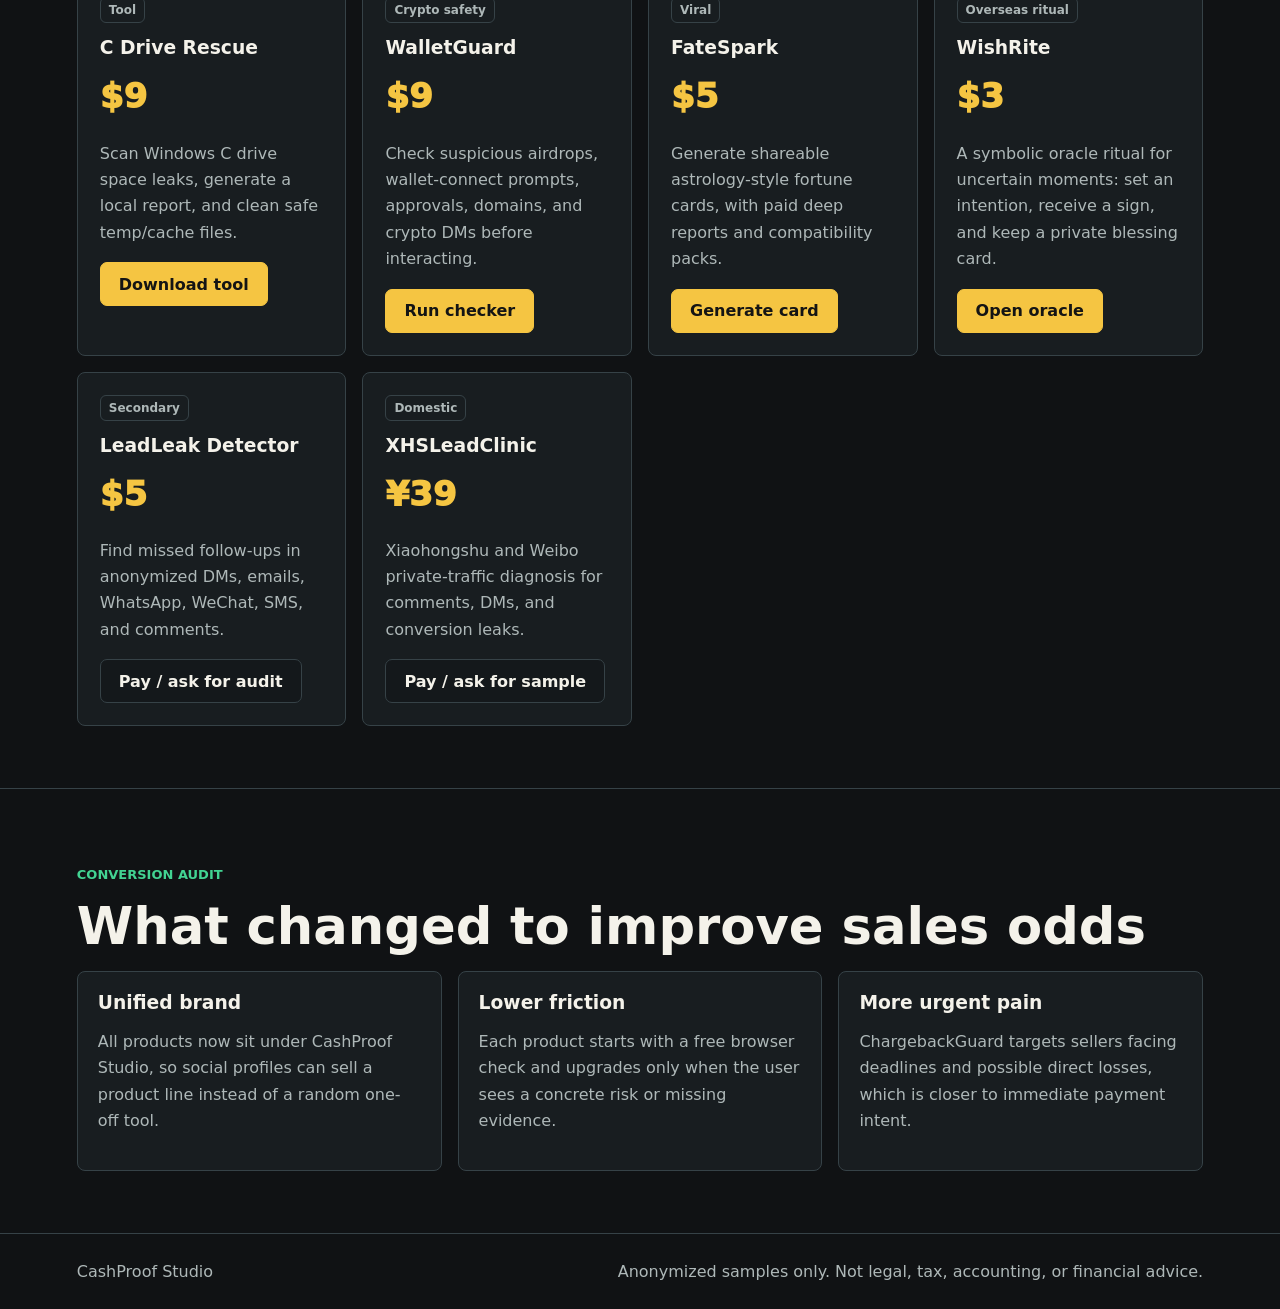
==== commit 2477079b: "Add lead recovery sprint offer" ====
--- a/index.html
+++ b/index.html
@@ -26,6 +26,7 @@
       <a class="btn secondary" href="/appealguard/">AppealGuard</a>
       <a class="btn secondary" href="/cdrive-rescue/">C Drive Rescue</a>
       <a class="btn secondary" href="/walletguard/">WalletGuard</a>
+      <a class="btn secondary" href="/lead-recovery/">Lead Recovery</a>
       <a class="btn secondary" href="/fatespark/">FateSpark</a>
       <a class="btn secondary" href="/wishrite/">WishRite</a>
       <a class="btn primary" href="/start/">Start here</a>
@@ -35,11 +36,12 @@
   <main>
     <section class="hero">
       <div>
-        <p class="eyebrow">Small-business cash recovery tools</p>
-        <h1>Catch cash leaks before they become losses.</h1>
-        <p class="lead">CashProof Studio builds lightweight tools for urgent problems: full C drives, suspicious wallet links, chargebacks, invoices, appeals, missed leads, and viral fortune reports. Start with a free check, then pay only when you need a review, report, or packaged help.</p>
+        <p class="eyebrow">Small-business lead and cash recovery</p>
+        <h1>Turn missed inquiries into booked work.</h1>
+        <p class="lead">CashProof Studio helps owners fix problems that sit close to revenue: missed leads, slow follow-up, chargebacks, invoices, suspicious wallet links, and overloaded Windows machines. The primary offer is now Lead Recovery Sprint for lawyers, clinics, realtors, brokers, contractors, and local-service businesses.</p>
         <div class="actions">
           <a class="btn primary" href="/start/">See all products</a>
+          <a class="btn secondary" href="/lead-recovery/">Lead Recovery Sprint</a>
           <a class="btn secondary" href="/cdrive-rescue/">C Drive Rescue</a>
           <a class="btn secondary" href="/walletguard/">WalletGuard</a>
           <a class="btn secondary" href="/pay/">Pay / checkout</a>
@@ -63,6 +65,13 @@
       <p class="eyebrow">Product matrix</p>
       <h2>One studio, multiple focused products</h2>
       <div class="grid">
+        <article class="card">
+          <span class="tag">Primary B2B</span>
+          <h3>Lead Recovery Sprint</h3>
+          <p class="price">$99</p>
+          <p>For service businesses that need more booked appointments from old inquiries, missed calls, forms, DMs, and slow follow-up.</p>
+          <a class="btn primary" href="/lead-recovery/">Open offer</a>
+        </article>
         <article class="card">
           <span class="tag">Primary</span>
           <h3>InvoiceGuard</h3>
